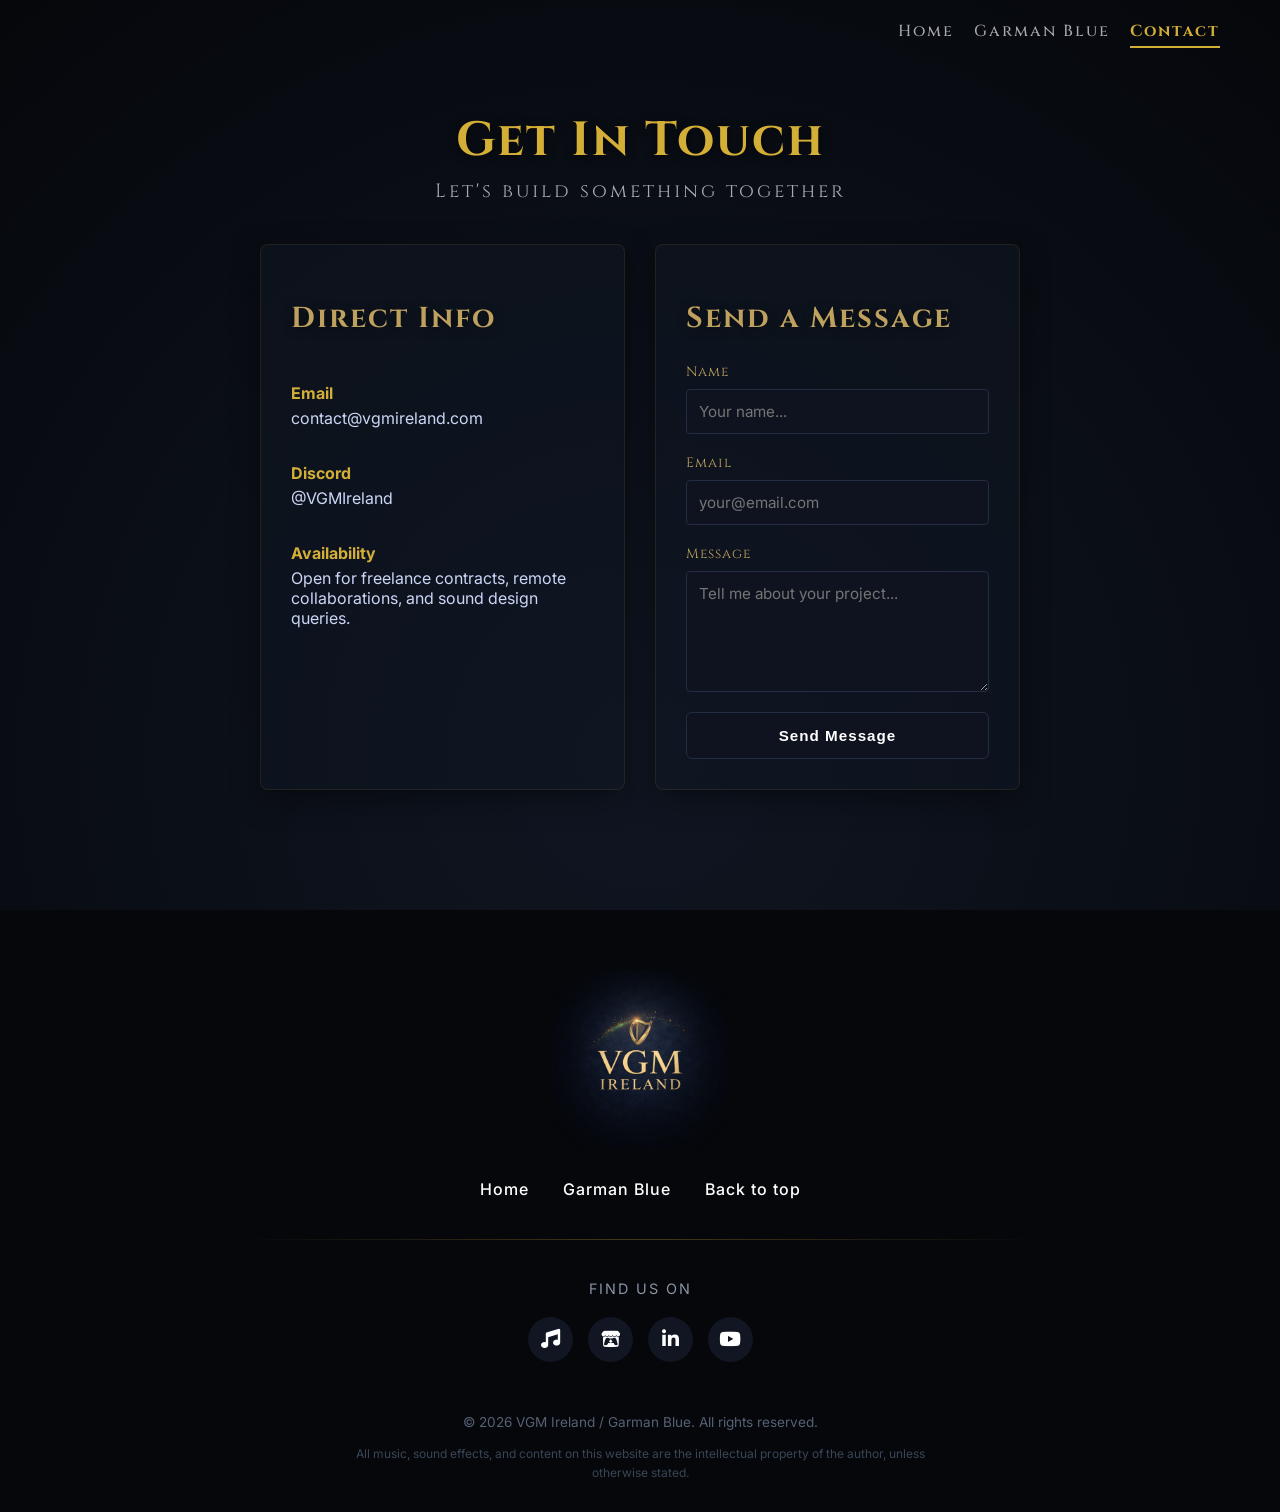
==== contact/index.html @ 038f8774 "[EDIT] carpeta Contact y modificacion codigo directorios" ====
<!DOCTYPE html>
<html lang="en">
<head>
    <title>Contact | VGM Ireland</title>
    <link rel="canonical" href="https://vgmireland.com/contact/" />
    <meta charset="UTF-8">
    <meta name="viewport" content="width=device-width, initial-scale=1.0">
    <meta name="description" content="Get in touch with VGM Ireland for video game music composition, sound design, and custom audio implementation projects.">
    <meta property="og:type" content="website">
    <meta property="og:url" content="https://vgmireland.com/contact/">
    <meta property="og:title" content="Contact | VGM Ireland">
    <meta property="og:description" content="Get in touch with VGM Ireland for video game music composition and sound design projects.">
    <meta property="og:image" content="https://vgmireland.com/assets/images/vgmi-img-share.png">
    
    <link rel="preconnect" href="https://fonts.googleapis.com">
    <link rel="preconnect" href="https://fonts.gstatic.com" crossorigin>
    <link href="https://fonts.googleapis.com/css2?family=Cinzel:wght=500;700&family=Inter:wght=300;400;600&display=swap" rel="stylesheet">

    <link rel="stylesheet" href="/css/style.css">
    <link rel="icon" type="image/png" href="/assets/favicons/favicon.png?v=1.0">
    <link rel="stylesheet" href="https://cdnjs.cloudflare.com/ajax/libs/font-awesome/6.4.0/css/all.min.css">
</head>

<body>

    <nav class="main-nav">
        <a href="/">Home</a>
        <a href="/garmanblue/">Garman Blue</a>
        <a href="/contact/" class="active">Contact</a>
    </nav>

    <div class="container">
        <h1>Get In Touch</h1>
        <p class="subtitle">Let's build something together</p>

        <div class="contact-grid">
            <div class="contact-info-card">
                <h2>Direct Info</h2>
                
                <div style="margin-bottom: 15px;">
                    <strong style="color: #d4af37; display: block; margin-bottom: 5px;">Email</strong>
                    <a href="mailto:contact@vgmireland.com" style="color: #ccd6f6; text-decoration: none;">contact@vgmireland.com</a>
                </div>

                <div style="margin-bottom: 15px;">
                    <strong style="color: #d4af37; display: block; margin-bottom: 5px;">Discord</strong>
                    <a href="https://discord.com/users/1260561431032758420" target="_blank" rel="noopener noreferrer" style="color: #ccd6f6; text-decoration: none;">
                    @VGMIreland </a>
                </div>

                <div>
                    <strong style="color: #d4af37; display: block; margin-bottom: 5px;">Availability</strong>
                    <span style="color: #ccd6f6;">Open for freelance contracts, remote collaborations, and sound design queries.</span>
                </div>
            </div>
            
            <div class="form-container">
                <h2>Send a Message</h2>
                <form action="https://formspree.io/f/mgobjglr" method="POST">
                    <div class="form-group">
                        <label for="name">Name</label>
                        <input type="text" id="name" name="name" required placeholder="Your name...">
                    </div>

                    <div class="form-group">
                        <label for="email">Email</label>
                        <input type="email" id="email" name="email" required placeholder="your@email.com">
                    </div>

                    <div class="form-group">
                        <label for="message">Message</label>
                        <textarea id="message" name="message" rows="5" required placeholder="Tell me about your project..."></textarea>
                    </div>

                    <button type="submit" class="btn-submit">Send Message</button>
                </form>
            </div>
        </div>
    </div>



<footer class="site-footer">
    <!-- Bloque Superior: Logo y Navegación (Estilo Gameloft) -->
    <div class="footer-top">
        <div class="footer-logo">
            <a href="/">
                <img src="/assets/images/vgmi-footer-logo.png" alt="VGM Ireland Logo" class="main-logo">
            </a>
        </div>
        <nav class="footer-nav">
            <a href="/">Home</a>
            <a href="/garmanblue/">Garman Blue</a>
            <a href="#top">Back to top</a>
        </nav>
    </div>

    <hr class="footer-divider">

    <!-- Bloque Central: Redes Sociales con Iconos Circulares -->
    <div class="footer-social">
        <span class="social-title">Find us on</span>
        <div class="social-icons">
            <a href="https://www.breakingtunes.com/vgmireland" target="_blank" rel="noopener" class="social-icon-btn btn-bt" title="Breaking Tunes">
                <i class="fa-solid fa-music"></i>
            </a>
            <a href="https://garmanblue.itch.io/" target="_blank" rel="noopener" class="social-icon-btn btn-itch" title="Itch.io">
                <i class="fa-brands fa-itch-io"></i>
            </a>
            <a href="https://www.linkedin.com/company/vgmireland/" target="_blank" rel="noopener" class="social-icon-btn btn-linkedin" title="LinkedIn">
                <i class="fa-brands fa-linkedin-in"></i>
            </a>
            <a href="https://www.youtube.com/@videogamemusicireland" target="_blank" rel="noopener" class="social-icon-btn btn-youtube" title="YouTube">
                <i class="fa-brands fa-youtube"></i>
            </a>
        </div>
    </div>

    <!-- Bloque Inferior: Copyright y Texto Legal -->
    <div class="footer-bottom">
        <p>&copy; <span id="current-year">2026</span> VGM Ireland / Garman Blue. All rights reserved.</p>
        <p class="legal-text">All music, sound effects, and content on this website are the intellectual property of the author, unless otherwise stated.</p>
    </div>
</footer>

<!-- Script para el año dinámico automático -->
<script>
    document.getElementById('current-year').textContent = new Date().getFullYear();
</script>
</body>
</html>
---- css/style.css ----
/* ==========================================================================
   1. DISEÑO BASE Y CONFIGURACIÓN CINEMÁTICA
   ========================================================================== */
body {
    background-color: #0a0d14;
    background-image: radial-gradient(circle at center, #101622 0%, #05070b 100%);
    color: #e1e1e6;
    font-family: 'Inter', sans-serif;
    margin: 0;
    padding: 0;
    box-sizing: border-box;
    display: flex;
    flex-direction: column;
    align-items: center;
    min-height: 100vh;
}

.container {
    max-width: 800px;
    width: 100%;
    padding: 40px 20px;
    box-sizing: border-box;
    text-align: center;
}

/* Títulos tipografía Cinzel */
h1 {
    font-family: 'Cinzel', serif;
    color: #d4af37;
    margin-top: 20px;
    margin-bottom: 5px;
    font-size: 3rem;
    letter-spacing: 2px;
    text-shadow: 0 2px 10px rgba(0, 0, 0, 0.5);
}

h2 {
    font-family: 'Cinzel', serif;
    font-size: 1.8rem;
    margin-bottom: 25px;
    color: #bfa15f;
    letter-spacing: 2px;
    text-shadow: 0 2px 10px rgba(0, 0, 0, 0.5);
}

.subtitle {
    font-family: 'Cinzel', serif;
    color: #a8a8b3;
    font-size: 1.2rem;
    margin-top: 0;
    margin-bottom: 40px;
    letter-spacing: 3px;
    font-weight: 300;
}

.section-title {
    font-family: 'Cinzel', serif;
    color: #bfa15f;
    font-size: 1.5rem;
    letter-spacing: 1px;
    margin-bottom: 20px;
    border-bottom: 1px solid rgba(212, 175, 55, 0.2);
    padding-bottom: 8px;
    display: inline-block;
}

/* ==========================================================================
   2. MENÚ DE NAVEGACIÓN SUPERIOR
   ========================================================================== */
.main-nav {
    width: 100%;
    max-width: 1200px;
    margin-top: 20px;
    padding: 0 20px;
    box-sizing: border-box;
    display: flex;
    justify-content: flex-end;
    gap: 20px;
    font-family: 'Cinzel', serif;
    letter-spacing: 2px;
}

.main-nav a {
    color: #a8a8b3;
    text-decoration: none;
    transition: color 0.3s;
    font-weight: 500;
    padding-bottom: 4px;
    border-bottom: 2px solid transparent;
}

.main-nav a:hover {
    color: #d4af37;
}

.main-nav a.active {
    color: #d4af37;
    font-weight: 700;
    border-bottom-color: #d4af37;
}

/* ==========================================================================
   3. PÁGINA PRINCIPAL (INDEX / HOME) - BANNER ORIGINAL VGM IRELAND
   ========================================================================== */
.hero-banner {
    width: 100%;
    max-width: 1200px;
    
    /* En vez de height: 330px fijo: */
    height: auto;
    max-height: 330px; 
    aspect-ratio: 16 / 5; /* O una proporción panorámica que encaje bien */
    
    margin-top: 20px;
    box-sizing: border-box;
    position: relative;
    overflow: hidden;

    -webkit-mask-image: radial-gradient(ellipse 55% 60% at 50% 50%, black 20%, transparent 100%);
    mask-image: radial-gradient(ellipse 55% 60% at 50% 50%, black 20%, transparent 100%);
}

.hero-banner img {
    width: 100%;
    height: 100%;
    object-fit: cover;
    /* Si el barco está a la derecha, en encuadres ajustados da prioridad a esa zona: */
    object-position: 65% center; 
    display: block;
    filter: contrast(1.05) brightness(0.95);
}

/* Ajuste específico para móviles (pantallas de 768px o menos) */
@media (max-width: 768px) {
    .hero-banner {
        max-height: 200px; /* Reducimos la altura en móvil para no forzar el zoom lateral */
        
        /* Abrimos la elipse horizontal al 80% o 85% para no devorar los lados en móvil */
        -webkit-mask-image: radial-gradient(ellipse 85% 70% at 50% 50%, black 30%, transparent 100%);
        mask-image: radial-gradient(ellipse 85% 70% at 50% 50%, black 30%, transparent 100%);
    }

    .hero-banner img {
        /* Centramos el encuadre ligeramente hacia la derecha donde está el barco */
        object-position: 70% center; 
    }
}

.about-card {
    background-color: rgba(16, 22, 34, 0.6);
    border: 1px solid rgba(212, 175, 55, 0.1);
    border-radius: 8px;
    padding: 25px;
    margin-bottom: 45px;
    text-align: left;
    line-height: 1.6;
    box-shadow: 0 10px 30px rgba(0, 0, 0, 0.4);
}

.about-card p {
    margin: 0;
    font-weight: 300;
    color: #ccd6f6;
}

.player-section {
    margin-bottom: 50px;
}

.player-container {
    display: flex;
    justify-content: center;
    margin-top: 15px;
}

.player-container iframe {
    border-radius: 8px;
    box-shadow: 0 15px 35px rgba(0, 0, 0, 0.7);
    border: 1px solid rgba(212, 175, 55, 0.2);
}

/* Grid de enlaces */
.links {
    display: grid;
    grid-template-columns: repeat(2, 1fr);
    gap: 15px;
    max-width: 550px;
    margin: 0 auto;
}

.btn {
    background-color: #0e131f;
    color: #ffffff;
    padding: 16px 20px;
    border-radius: 6px;
    text-decoration: none;
    font-weight: 600;
    font-size: 0.95rem;
    letter-spacing: 0.5px;
    border: 1px solid #232d42;
    transition: all 0.3s cubic-bezier(0.25, 0.8, 0.25, 1);
    box-shadow: 0 4px 6px rgba(0, 0, 0, 0.2);
}

.ctabtn {
    background-color: #0e131f;
    color: #ffffff;
    padding: 16px 20px;
    border-radius: 6px;
    text-decoration: none;
    font-weight: 600;
    font-size: 0.95rem;
    letter-spacing: 0.5px;
    border: 1px solid #232d42;
    transition: all 0.3s cubic-bezier(0.25, 0.8, 0.25, 1);
    box-shadow: 0 4px 6px rgba(0, 0, 0, 0.2);
    display: inline-block;
    margin-bottom: 60px;
}

.btn:hover, .ctabtn:hover {
    background-color: #131a2b;
    border-color: #d4af37;
    color: #d4af37;
    transform: translateY(-2px);
    box-shadow: 0 7px 14px rgba(212, 175, 55, 0.1);
}

@media (max-width: 500px) {
    .links {
        grid-template-columns: 1fr;
    }
}

/* ==========================================================================
   4. PÁGINA DE CONTACTO (CONTACT)
   ========================================================================== */
.contact-grid {
    display: grid;
    grid-template-columns: repeat(auto-fit, minmax(280px, 1fr));
    gap: 30px;
    margin-top: 20px;
    text-align: left;
}

.contact-info-card, .form-container {
    background-color: rgba(16, 22, 34, 0.6);
    border: 1px solid rgba(212, 175, 55, 0.1);
    border-radius: 8px;
    padding: 30px;
    box-shadow: 0 10px 30px rgba(0, 0, 0, 0.4);
}

.contact-info-card {
    display: flex;
    flex-direction: column;
    gap: 20px;
}

.info-item h3 {
    font-family: 'Cinzel', serif;
    color: #d4af37;
    margin: 0 0 5px 0;
    font-size: 1.1rem;
    letter-spacing: 1px;
}

.info-item p {
    margin: 0;
    font-weight: 300;
    color: #ccd6f6;
}

.info-item a {
    color: #e1e1e6;
    text-decoration: none;
    transition: color 0.3s;
}

.info-item a:hover {
    color: #d4af37;
}

.form-group {
    margin-bottom: 20px;
    display: flex;
    flex-direction: column;
    gap: 8px;
}

.form-group label {
    font-family: 'Cinzel', serif;
    font-size: 0.85rem;
    color: #bfa15f;
    letter-spacing: 1px;
}

.form-group input, .form-group textarea {
    background-color: #0e131f;
    border: 1px solid #232d42;
    border-radius: 4px;
    padding: 12px;
    color: #ffffff;
    font-family: 'Inter', sans-serif;
    font-size: 0.95rem;
    transition: border-color 0.3s;
}

.form-group input:focus, .form-group textarea:focus {
    outline: none;
    border-color: #d4af37;
}

.btn-submit {
    background-color: #0e131f;
    color: #ffffff;
    padding: 14px 20px;
    border-radius: 6px;
    font-weight: 600;
    font-size: 0.95rem;
    letter-spacing: 1px;
    border: 1px solid #232d42;
    cursor: pointer;
    width: 100%;
    transition: all 0.3s cubic-bezier(0.25, 0.8, 0.25, 1);
}

.btn-submit:hover {
    background-color: #131a2b;
    border-color: #d4af37;
    color: #d4af37;
    transform: translateY(-2px);
    box-shadow: 0 7px 14px rgba(212, 175, 55, 0.1);
}

/* ==========================================================================
   FOOTER
   ========================================================================== */
.site-footer {
    background-color: #05070b;
    padding: 60px 20px 30px 20px;
    text-align: center;
    margin-top: 80px;
    width: 100%;
    box-sizing: border-box;
}

.footer-top {
    margin-bottom: 40px;
}

.main-logo {
    max-width: 180px;
    height: auto;
    margin-bottom: 25px;

    /* 
       MÁSCARA RADIAL: 
       Mantiene el centro 100% opaco y desvanece de forma suave y circular 
       hacia los 4 bordes (arriba, abajo, izquierda y derecha)
    */
    -webkit-mask-image: radial-gradient(ellipse 55% 60% at 50% 50%, black 30%, transparent 100%);
    mask-image: radial-gradient(ellipse 60% 60% at 50% 50%, black 30%, transparent 100%);
}

.footer-nav a {
    color: #ffffff;
    text-decoration: none;
    margin: 0 15px;
    font-weight: 500;
    letter-spacing: 1px;
    transition: color 0.3s ease;
}

.footer-nav a:hover {
    color: #d4af37;
}

.footer-divider {
    border: 0;
    height: 1px;
    background: linear-gradient(to right, transparent, rgba(212, 175, 55, 0.3), transparent);
    margin: 40px auto;
    max-width: 800px;
}

.footer-social {
    margin-bottom: 50px;
}

.social-title {
    display: block;
    color: #8a94a6;
    font-size: 0.9rem;
    letter-spacing: 2px;
    text-transform: uppercase;
    margin-bottom: 20px;
}

.social-icons {
    display: flex;
    justify-content: center;
    gap: 15px;
}

.social-icon-btn {
    display: flex;
    align-items: center;
    justify-content: center;
    width: 45px;
    height: 45px;
    border-radius: 50%;
    background-color: #111622;
    color: #ffffff;
    font-size: 1.2rem;
    text-decoration: none;
    transition: all 0.3s ease;
}

.btn-bt:hover { background-color: #d4af37; color: #000000; }
.btn-itch:hover { background-color: #ff4c4c; }
.btn-linkedin:hover { background-color: #0077b5; }
.btn-youtube:hover { background-color: #ff0000; }

.social-icon-btn:hover {
    transform: translateY(-3px);
}

.footer-bottom {
    color: #566175;
    font-size: 0.85rem;
    line-height: 1.6;
}

.footer-bottom p {
    margin: 5px 0;
}

.legal-text {
    font-size: 0.75rem;
    color: #3b4554;
    max-width: 600px;
    margin: 10px auto 0 auto !important;
}

/* ==========================================================================
   5. ESTILOS ESPECÍFICOS PARA GARMAN BLUE
   ========================================================================== */

.gb-title {
    font-family: 'Rajdhani', sans-serif;
    font-size: 3.5rem;
    font-weight: 700;
    text-transform: uppercase;
    letter-spacing: 8px;
    margin-top: 20px;
    margin-bottom: 5px;
    background: linear-gradient(135deg, 
        #ffffff 0%, 
        #ffffff 35%, 
        #c2e0ff 55%, 
        #3a7bd5 80%, 
        #0d2e61 100%
    );
    -webkit-background-clip: text;
    -webkit-text-fill-color: transparent;
    background-clip: text;
    filter: drop-shadow(0px 4px 12px rgba(0, 162, 255, 0.3));
}

.gb-subtitle {
    font-family: 'Rajdhani', sans-serif;
    font-size: 1.1rem;
    font-weight: 600;
    text-transform: uppercase;
    letter-spacing: 5px;
    margin-top: -5px;
    margin-bottom: 40px;
    background: linear-gradient(145deg, 
        #ffffff 0%, 
        #ffffff 30%, 
        #d0e4ff 50%, 
        #5b94e8 100%
    );
    -webkit-background-clip: text;
    -webkit-text-fill-color: transparent;
    background-clip: text;
    filter: drop-shadow(0px 2px 8px rgba(0, 162, 255, 0.25));
}

/* Marcas en texto */
.brand-gb {
    font-family: 'Rajdhani', sans-serif;
    font-weight: 700;
    text-transform: uppercase;
    letter-spacing: 1px;
    background: linear-gradient(235deg, #77a5e9 30%, #5b94e8 100%);
    -webkit-background-clip: text;
    -webkit-text-fill-color: transparent;
    background-clip: text;
    filter: drop-shadow(0px 2px 4px rgba(0, 162, 255, 0.4));
}

.brand-vgmi {
    font-family: 'Cinzel', serif;
    font-weight: 700;
    letter-spacing: 1px;
    background: linear-gradient(135deg, #d4b54d 0%, #d4af37 60%, #bfa15f 100%);
    -webkit-background-clip: text;
    -webkit-text-fill-color: transparent;
    background-clip: text;
    filter: drop-shadow(0px 2px 4px rgba(212, 175, 55, 0.4));
}

.gb-spotify-btn {
    border-color: #00a2ff;
    color: #00a2ff;
    transition: all 0.3s ease;
}

.gb-spotify-btn:hover {
    background-color: rgba(0, 162, 255, 0.15);
    border-color: #00a2ff;
    color: #ffffff;
    box-shadow: 0 0 15px rgba(0, 162, 255, 0.4);
    transform: translateY(-2px);
}

/* ==========================================================================
   BANNER EXCLUSIVO DE GARMAN BLUE (Efecto Horizonte Synthwave)
   ========================================================================== */

.hero-banner-gb {
    position: relative;
    display: flex;
    justify-content: center;
    align-items: center;
    background: #05070b;
    padding: 60px 20px;
    width: 100%;
    max-width: 1200px;
    margin-top: 20px;
    box-sizing: border-box;

    /* 
       MÁSCARA RADIAL: 
       Mantiene el centro 100% opaco y desvanece de forma suave y circular 
       hacia los 4 bordes (arriba, abajo, izquierda y derecha)
    */
    -webkit-mask-image: radial-gradient(ellipse 55% 60% at 50% 50%, black 30%, transparent 100%);
    mask-image: radial-gradient(ellipse 55% 60% at 50% 50%, black 30%, transparent 100%);

    /* Eliminamos box-shadows duros que puedan marcar bordes rectangulares */
    box-shadow: none;
}

/* Ajuste de la línea del horizonte para potenciar el desvanecimiento lateral */
.hero-banner-gb::before {
    content: '';
    position: absolute;
    top: 50%;
    left: 0;
    width: 100%;
    height: 2px;
    
    /* Degradado propio de la línea: pasa a transparente mucho antes de llegar a los extremos */
    background: linear-gradient(90deg, 
        transparent 0%, 
        rgba(0, 162, 255, 0.1) 15%, 
        rgba(0, 162, 255, 0.6) 30%, 
        #ffffff 48%, 
        #ffd700 50%, 
        #ffffff 52%, 
        rgba(0, 162, 255, 0.6) 70%, 
        rgba(0, 162, 255, 0.1) 85%, 
        transparent 100%
    );
    box-shadow: 
        0 0 12px rgba(0, 162, 255, 0.8),
        0 0 25px rgba(212, 175, 55, 0.4);
    transform: translateY(-50%);
    z-index: 1;
}

/* Resplandor suave vertical en el centro */
.hero-banner-gb::after {
    content: '';
    position: absolute;
    top: 50%;
    left: 50%;
    width: 60%;
    height: 100px;
    background: radial-gradient(ellipse at center, 
        rgba(0, 162, 255, 0.2) 0%, 
        rgba(212, 175, 55, 0.08) 45%, 
        transparent 75%
    );
    transform: translate(-50%, -50%);
    pointer-events: none;
    z-index: 1;
}

/* Logo sobre la línea */
.hero-banner-gb img {
    position: relative;
    z-index: 2;
    max-width: 200px;
    height: auto;
    filter: drop-shadow(0 0 15px rgba(5, 7, 11, 0.9));
}
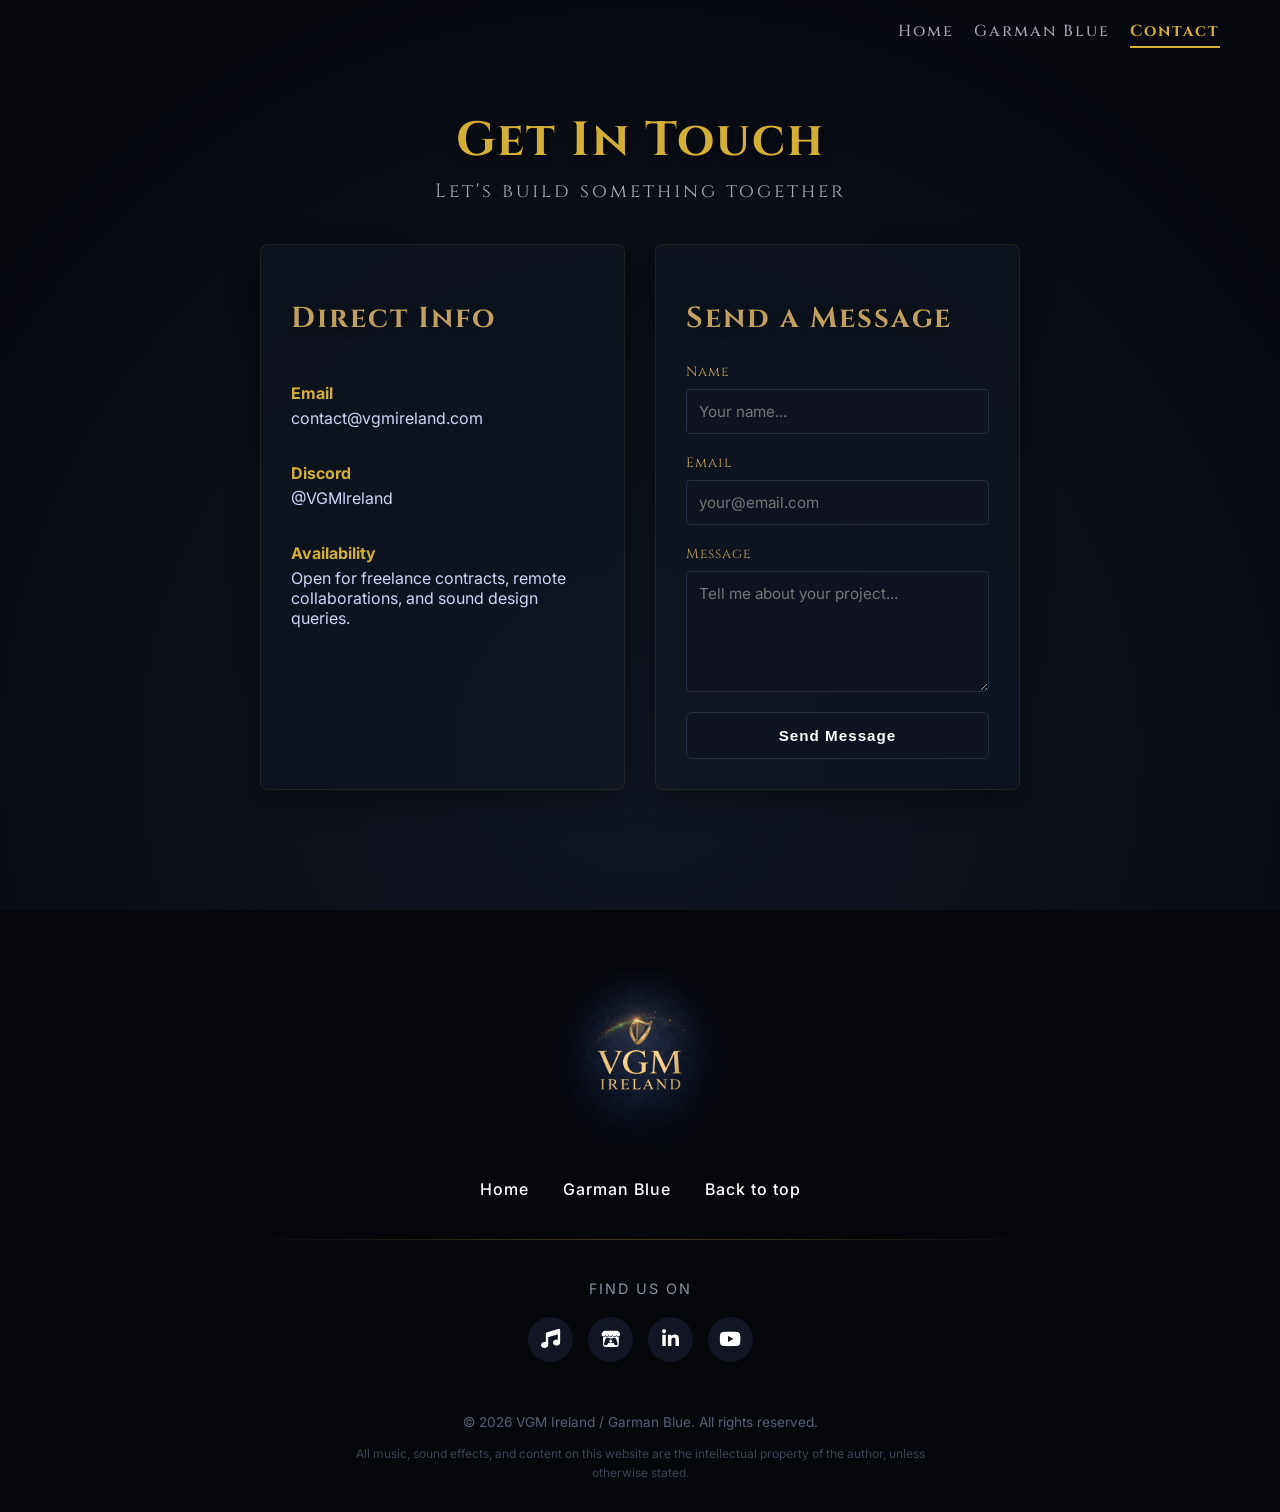
==== commit d39834a8: "[FIX] favicons resized" ====
--- a/contact/index.html
+++ b/contact/index.html
@@ -17,7 +17,7 @@
     <link href="https://fonts.googleapis.com/css2?family=Cinzel:wght=500;700&family=Inter:wght=300;400;600&display=swap" rel="stylesheet">
 
     <link rel="stylesheet" href="/css/style.css">
-    <link rel="icon" type="image/png" href="/assets/favicons/favicon.png?v=1.0">
+    <link rel="icon" type="image/png" sizes="192x192" href="https://vgmireland.com/assets/favicons/vgmi-favicon-blue-192x192.png">
     <link rel="stylesheet" href="https://cdnjs.cloudflare.com/ajax/libs/font-awesome/6.4.0/css/all.min.css">
 </head>
 
--- a/css/style.css
+++ b/css/style.css
@@ -78,7 +78,9 @@
     gap: 20px;
     font-family: 'Cinzel', serif;
     letter-spacing: 2px;
-}
+    flex-wrap: wrap;
+}
+
 
 .main-nav a {
     color: #a8a8b3;
@@ -131,20 +133,13 @@
 }
 
 /* Ajuste específico para móviles (pantallas de 768px o menos) */
-@media (max-width: 768px) {
-    .hero-banner {
-        max-height: 200px; /* Reducimos la altura en móvil para no forzar el zoom lateral */
-        
-        /* Abrimos la elipse horizontal al 80% o 85% para no devorar los lados en móvil */
-        -webkit-mask-image: radial-gradient(ellipse 85% 70% at 50% 50%, black 30%, transparent 100%);
-        mask-image: radial-gradient(ellipse 85% 70% at 50% 50%, black 30%, transparent 100%);
-    }
-
-    .hero-banner img {
-        /* Centramos el encuadre ligeramente hacia la derecha donde está el barco */
-        object-position: 70% center; 
-    }
-}
+
+
+.hero-banner img {
+    /* Centramos el encuadre ligeramente hacia la derecha donde está el barco */
+    object-position: 70% center; 
+}
+
 
 .about-card {
     background-color: rgba(16, 22, 34, 0.6);
@@ -188,7 +183,7 @@
     margin: 0 auto;
 }
 
-.btn {
+.btn, .ctabtn {
     background-color: #0e131f;
     color: #ffffff;
     padding: 16px 20px;
@@ -203,17 +198,6 @@
 }
 
 .ctabtn {
-    background-color: #0e131f;
-    color: #ffffff;
-    padding: 16px 20px;
-    border-radius: 6px;
-    text-decoration: none;
-    font-weight: 600;
-    font-size: 0.95rem;
-    letter-spacing: 0.5px;
-    border: 1px solid #232d42;
-    transition: all 0.3s cubic-bezier(0.25, 0.8, 0.25, 1);
-    box-shadow: 0 4px 6px rgba(0, 0, 0, 0.2);
     display: inline-block;
     margin-bottom: 60px;
 }
@@ -226,11 +210,6 @@
     box-shadow: 0 7px 14px rgba(212, 175, 55, 0.1);
 }
 
-@media (max-width: 500px) {
-    .links {
-        grid-template-columns: 1fr;
-    }
-}
 
 /* ==========================================================================
    4. PÁGINA DE CONTACTO (CONTACT)
@@ -360,7 +339,7 @@
        hacia los 4 bordes (arriba, abajo, izquierda y derecha)
     */
     -webkit-mask-image: radial-gradient(ellipse 55% 60% at 50% 50%, black 30%, transparent 100%);
-    mask-image: radial-gradient(ellipse 60% 60% at 50% 50%, black 30%, transparent 100%);
+    mask-image: radial-gradient(ellipse 55% 60% at 50% 50%, black 30%, transparent 100%);
 }
 
 .footer-nav a {
@@ -609,3 +588,35 @@
     filter: drop-shadow(0 0 15px rgba(5, 7, 11, 0.9));
 }
 
+/* ==========================================
+   BREAKPOINT 1: Tablets y Móviles (≤ 768px)
+   ========================================== */
+@media (max-width: 768px) {
+  /* Navegación principal */
+  .main-nav {
+    justify-content: center;
+  }
+
+  /* Banners principales y máscaras */
+  .hero-banner,
+  .hero-banner-gb {
+    /* Ajustes de posición o máscara que tenías a 768px */
+    -webkit-mask-image: radial-gradient(circle, rgba(0,0,0,1) 70%, rgba(0,0,0,0) 100%);
+    mask-image: radial-gradient(circle, rgba(0,0,0,1) 70%, rgba(0,0,0,0) 100%);
+  }
+}
+
+/* ==========================================
+   BREAKPOINT 2: Pantallas estrechas (≤ 480px)
+   ========================================== */
+@media (max-width: 480px) {
+  /* Rejillas y enlaces a 1 columna */
+  .links {
+    grid-template-columns: 1fr;
+  }
+
+  /* Ajustes finos de tipografía o padding si fueran necesarios */
+  .main-nav {
+    padding: 0.5rem;
+  }
+}
